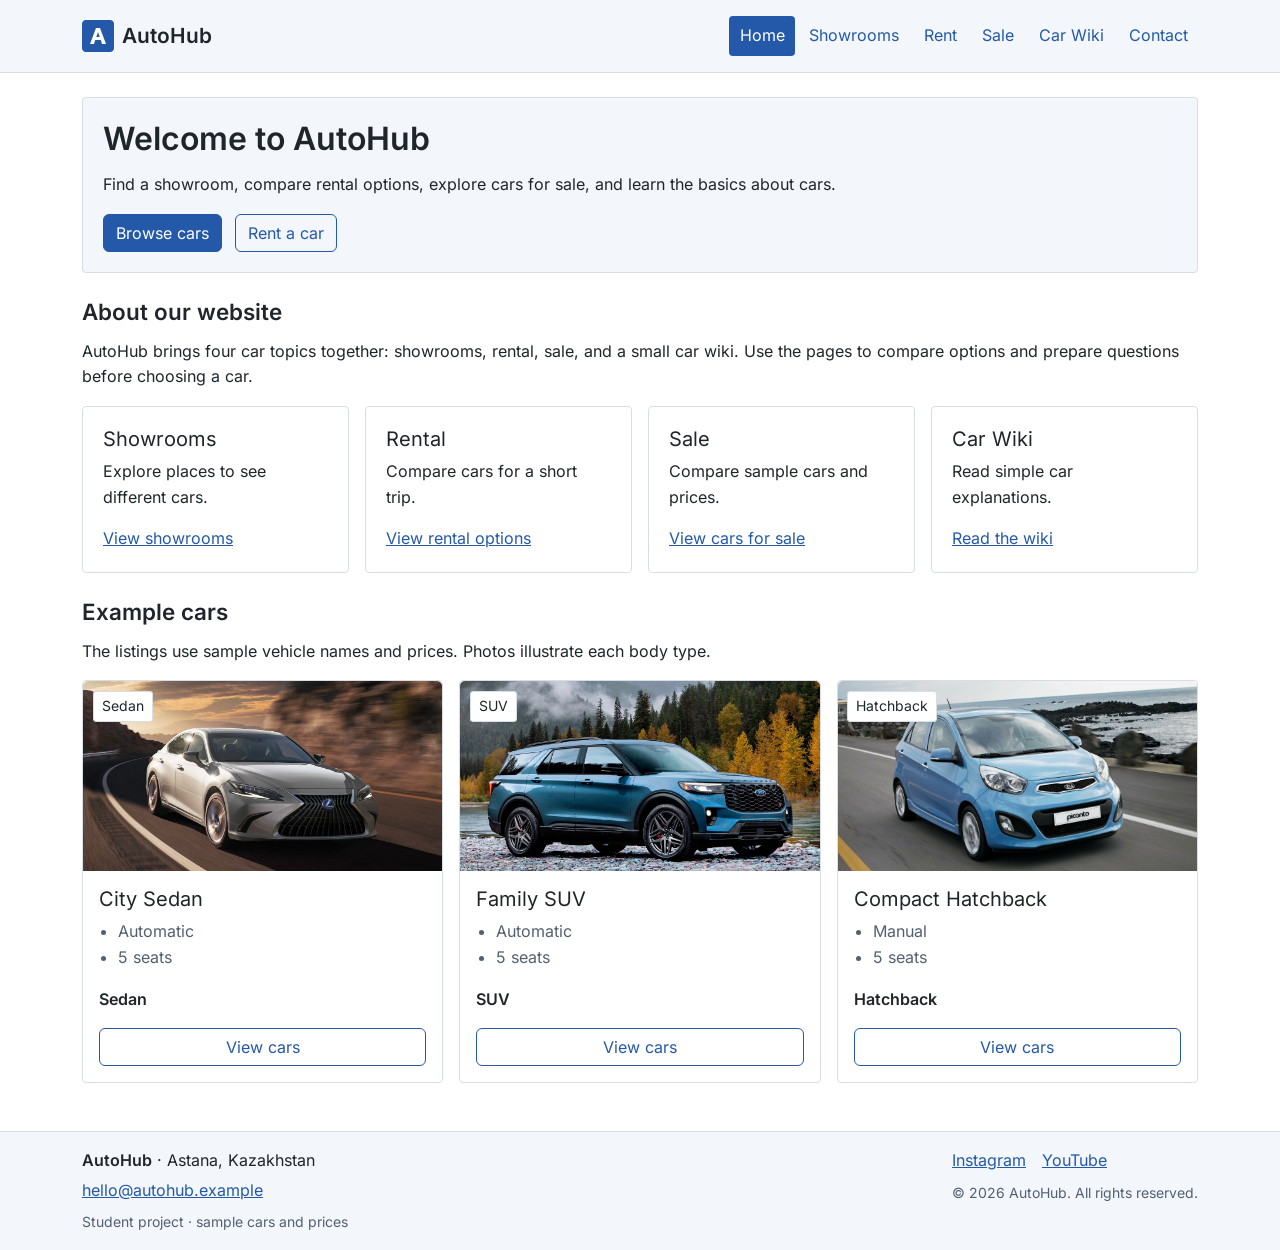
==== index.html @ 66922795 "Add AutoHub midterm project" ====
<!DOCTYPE html>
<html lang="en">
<head>
    <meta charset="UTF-8">
    <meta name="viewport" content="width=device-width, initial-scale=1.0">
    <meta name="description" content="AutoHub: showrooms, rent, sale, and car wiki.">
    <title>Home | AutoHub</title>
   <link rel="icon" href="assets/images/logo.png" type="image/png">
    <link rel="stylesheet" href="css/bootstrap.min.css">
    <link rel="stylesheet" href="css/style.css">
</head>
<body>
    <a href="#main-content" class="skip-link">Skip to content</a>

    <header class="site-header">
        <div class="container header-inner">
            <a href="index.html" class="brand" aria-label="AutoHub home">
                <img src="assets/images/logo.png" alt="AutoHub logo" width="32" height="32">
                <span>AutoHub</span>
            </a>

            <nav aria-label="Main navigation">
                <ul class="nav-list">
                    <li>
                        <a href="index.html" class="active" aria-current="page">Home</a>
                    </li>
                    <li><a href="showrooms.html">Showrooms</a></li>
                    <li><a href="rent.html">Rent</a></li>
                    <li><a href="sale.html">Sale</a></li>
                    <li><a href="wiki.html">Car Wiki</a></li>
                    <li><a href="contact.html">Contact</a></li>
                </ul>
            </nav>
        </div>
    </header>

    <main id="main-content" class="container py-4" tabindex="-1">
        <section class="intro mb-4 text-start" aria-labelledby="home-title">
            <h1 id="home-title">Welcome to AutoHub</h1>
            <p>
                Find a showroom, compare rental options, explore cars for sale,
                and learn the basics about cars.
            </p>
            <a href="sale.html" class="btn btn-primary">Browse cars</a>
            <a href="rent.html" class="btn btn-outline-primary ms-2">Rent a car</a>
        </section>

        <section class="mb-4" aria-labelledby="about-title">
            <h2 id="about-title">About our website</h2>
            <p>
                AutoHub brings four car topics together: showrooms, rental,
                sale, and a small car wiki. Use the pages to compare options
                and prepare questions before choosing a car.
            </p>

            <div class="service-grid">
                <article class="simple-box">
                    <h3 class="h5">Showrooms</h3>
                    <p>Explore places to see different cars.</p>
                    <a href="showrooms.html">View showrooms</a>
                </article>

                <article class="simple-box">
                    <h3 class="h5">Rental</h3>
                    <p>Compare cars for a short trip.</p>
                    <a href="rent.html">View rental options</a>
                </article>

                <article class="simple-box">
                    <h3 class="h5">Sale</h3>
                    <p>Compare sample cars and prices.</p>
                    <a href="sale.html">View cars for sale</a>
                </article>

                <article class="simple-box">
                    <h3 class="h5">Car Wiki</h3>
                    <p>Read simple car explanations.</p>
                    <a href="wiki.html">Read the wiki</a>
                </article>
            </div>
        </section>

        <section aria-labelledby="featured-title">
            <h2 id="featured-title">Example cars</h2>
            <p>
                The listings use sample vehicle names and prices.
                Photos illustrate each body type.
            </p>

            <div class="row g-3">
                <div class="col-12 col-md-6 col-lg-4">
                    <article class="card h-100 car-card">
                        <div class="car-image-wrap">
                            <img
                                src="assets/images/sedan.jpg"
                                class="card-img-top car-image"
                                alt="White sedan parked beside mountains"
                                width="1200"
                                height="800"
                                loading="lazy">
                            <span class="car-label">Sedan</span>
                        </div>

                        <div class="card-body d-flex flex-column">
                            <h3 class="h5 card-title">City Sedan</h3>
                            <ul class="car-details">
                                <li>Automatic</li>
                                <li>5 seats</li>
                            </ul>
                            <p class="price">Sedan</p>
                            <a href="sale.html" class="btn btn-outline-primary mt-auto">
                                View cars
                            </a>
                        </div>
                    </article>
                </div>

                <div class="col-12 col-md-6 col-lg-4">
                    <article class="card h-100 car-card">
                        <div class="car-image-wrap">
                            <img
                                src="assets/images/suv.jpg"
                                class="card-img-top car-image"
                                alt="Black SUV on a road beside mountains"
                                width="1200"
                                height="800"
                                loading="lazy">
                            <span class="car-label">SUV</span>
                        </div>

                        <div class="card-body d-flex flex-column">
                            <h3 class="h5 card-title">Family SUV</h3>
                            <ul class="car-details">
                                <li>Automatic</li>
                                <li>5 seats</li>
                            </ul>
                            <p class="price">SUV</p>
                            <a href="sale.html" class="btn btn-outline-primary mt-auto">
                                View cars
                            </a>
                        </div>
                    </article>
                </div>

                <div class="col-12 col-md-6 col-lg-4">
                    <article class="card h-100 car-card">
                        <div class="car-image-wrap">
                            <img
                                src="assets/images/city.jpg"
                                class="card-img-top car-image"
                                alt="Black hatchback parked beside the sea"
                                width="1200"
                                height="675"
                                loading="lazy">
                            <span class="car-label">Hatchback</span>
                        </div>

                        <div class="card-body d-flex flex-column">
                            <h3 class="h5 card-title">Compact Hatchback</h3>
                            <ul class="car-details">
                                <li>Manual</li>
                                <li>5 seats</li>
                            </ul>
                            <p class="price">Hatchback</p>
                            <a href="sale.html" class="btn btn-outline-primary mt-auto">
                                View cars
                            </a>
                        </div>
                    </article>
                </div>
            </div>
        </section>
    </main>

    <footer class="site-footer mt-4">
        <div class="container footer-inner py-3 text-start">
            <div>
                <p class="mb-1">
                    <strong>AutoHub</strong> · Astana, Kazakhstan
                </p>
                <a href="mailto:hello@autohub.example">hello@autohub.example</a>
                <p class="small mt-2 mb-0">
                    Student project · sample cars and prices
                </p>
            </div>

            <div>
                <nav class="social-links" aria-label="Social links">
                    <a href="https://www.instagram.com/"
                       target="_blank"
                       rel="noopener noreferrer">Instagram</a>
                    <a href="https://www.youtube.com/"
                       target="_blank"
                       rel="noopener noreferrer">YouTube</a>
                </nav>
                <p class="small mt-2 mb-0">
                    &copy; 2026 AutoHub. All rights reserved.
                </p>
            </div>
        </div>
    </footer>
</body>
</html>
---- css/style.css ----
@font-face {
    font-family: "Inter";
    src: url("../assets/fonts/inter-0.ttf") format("truetype");
    font-weight: 400;
    font-style: normal;
    font-display: swap;
}

@font-face {
    font-family: "Inter";
    src: url("../assets/fonts/inter-1.ttf") format("truetype");
    font-weight: 600;
    font-style: normal;
    font-display: swap;
}

:root {
    --primary-color: #2459a9;
    --text-color: #20252c;
    --muted-color: #526071;
    --light-color: #f3f6fa;
    --border-color: #d7dee7;
    --body-font-size: 1rem;
}

* {
    box-sizing: border-box;
}

body {
    margin: 0;
    display: flex;
    flex-direction: column;
    min-height: 100vh;
    font-family: "Inter", Arial, sans-serif;
    font-size: var(--body-font-size);
    line-height: 1.6;
    color: var(--text-color);
    background-color: #fff;
}

main {
    flex: 1;
}

h1,
h2,
h3 {
    font-weight: 600;
    line-height: 1.3;
}

h1 {
    font-size: 1.8rem;
    margin-bottom: 0.8rem;
}

h2 {
    font-size: 1.4rem;
    margin-bottom: 0.8rem;
}

a {
    color: var(--primary-color);
    overflow-wrap: anywhere;
}

a:hover {
    color: #163e7b;
    text-decoration: underline;
}

a:focus,
button:focus,
input:focus,
select:focus,
textarea:focus {
    outline: 3px solid #a35400;
    outline-offset: 3px;
}

.site-header {
    border-bottom: 1px solid var(--border-color);
    background-color: var(--light-color);
}

/* Flexbox in the header */
.header-inner {
    display: flex;
    flex-direction: column;
    align-items: flex-start;
    gap: 0.8rem;
    padding-top: 1rem;
    padding-bottom: 1rem;
}

.brand {
    display: flex;
    align-items: center;
    gap: 0.5rem;
    font-size: 1.3rem;
    font-weight: 600;
    color: var(--text-color);
    text-decoration: none;
}

.nav-list {
    display: flex;
    flex-wrap: wrap;
    gap: 0.25rem;
    list-style: none;
    padding: 0;
    margin: 0;
}

.nav-list a {
    display: block;
    padding: 0.45rem 0.65rem;
    border-radius: 4px;
    text-decoration: none;
}

.nav-list a:hover,
.nav-list a:focus {
    background-color: #e1e9f4;
}

.nav-list a.active {
    color: #fff;
    background-color: var(--primary-color);
}

.intro,
.simple-box {
    padding: 1rem;
    border: 1px solid var(--border-color);
    border-radius: 4px;
}

.intro {
    background-color: var(--light-color);
}

/* CSS Grid */
.service-grid,
.wiki-grid {
    display: grid;
    grid-template-columns: 1fr;
    gap: 1rem;
}

.simple-box p:last-child {
    margin-bottom: 0;
}

.car-card {
    border-color: var(--border-color);
    border-radius: 4px;
    overflow: hidden;
}

/* Relative and absolute positioning */
.car-image-wrap {
    position: relative;
}

.car-image {
    width: 100%;
    height: 190px;
    object-fit: cover;
}

.car-label {
    position: absolute;
    top: 0.6rem;
    left: 0.6rem;
    padding: 0.2rem 0.5rem;
    background-color: #fff;
    color: var(--text-color);
    border: 1px solid var(--border-color);
    border-radius: 3px;
    font-size: 0.875rem;
}

.car-details {
    padding-left: 1.2rem;
    color: var(--muted-color);
}

.price {
    font-weight: 600;
}

/* nth-child pseudo-class */
.comparison-table tbody tr:nth-child(even) > * {
    background-color: var(--light-color);
}

.comparison-table {
    min-width: 520px;
}

.btn-primary {
    --bs-btn-bg: var(--primary-color);
    --bs-btn-border-color: var(--primary-color);
    --bs-btn-hover-bg: #163e7b;
    --bs-btn-hover-border-color: #163e7b;
}

.btn-outline-primary {
    --bs-btn-color: var(--primary-color);
    --bs-btn-border-color: var(--primary-color);
    --bs-btn-hover-bg: var(--primary-color);
    --bs-btn-hover-border-color: var(--primary-color);
}

.btn:hover {
    text-decoration: none;
}

#contact-form {
    scroll-margin-top: 1rem;
}

.site-footer {
    border-top: 1px solid var(--border-color);
    background-color: var(--light-color);
}

.footer-inner {
    display: flex;
    flex-direction: column;
    gap: 1rem;
}

.social-links {
    display: flex;
    flex-wrap: wrap;
    gap: 1rem;
}

.small {
    font-size: 0.875rem;
    color: var(--muted-color);
}

.skip-link {
    position: absolute;
    top: -100px;
    left: 0.75rem;
    z-index: 10;
    padding: 0.5rem;
    background-color: #fff;
}

.skip-link:focus {
    top: 0.5rem;
}

/* Larger mobile screens */
@media (min-width: 576px) {
    h1 {
        font-size: 1.9rem;
    }

    .intro,
    .simple-box {
        padding: 1.1rem;
    }
}

/* Tablets */
@media (min-width: 768px) {
    h1 {
        font-size: 2rem;
    }

    .intro,
    .simple-box {
        padding: 1.25rem;
    }

    .service-grid,
    .wiki-grid {
        grid-template-columns: repeat(2, 1fr);
    }

    .footer-inner {
        flex-direction: row;
        justify-content: space-between;
        align-items: flex-start;
    }
}

/* Desktops */
@media (min-width: 992px) {
    .header-inner {
        flex-direction: row;
        justify-content: space-between;
        align-items: center;
    }

    .service-grid {
        grid-template-columns: repeat(4, 1fr);
    }

    .three-columns,
    .wiki-grid {
        grid-template-columns: repeat(3, 1fr);
    }
}
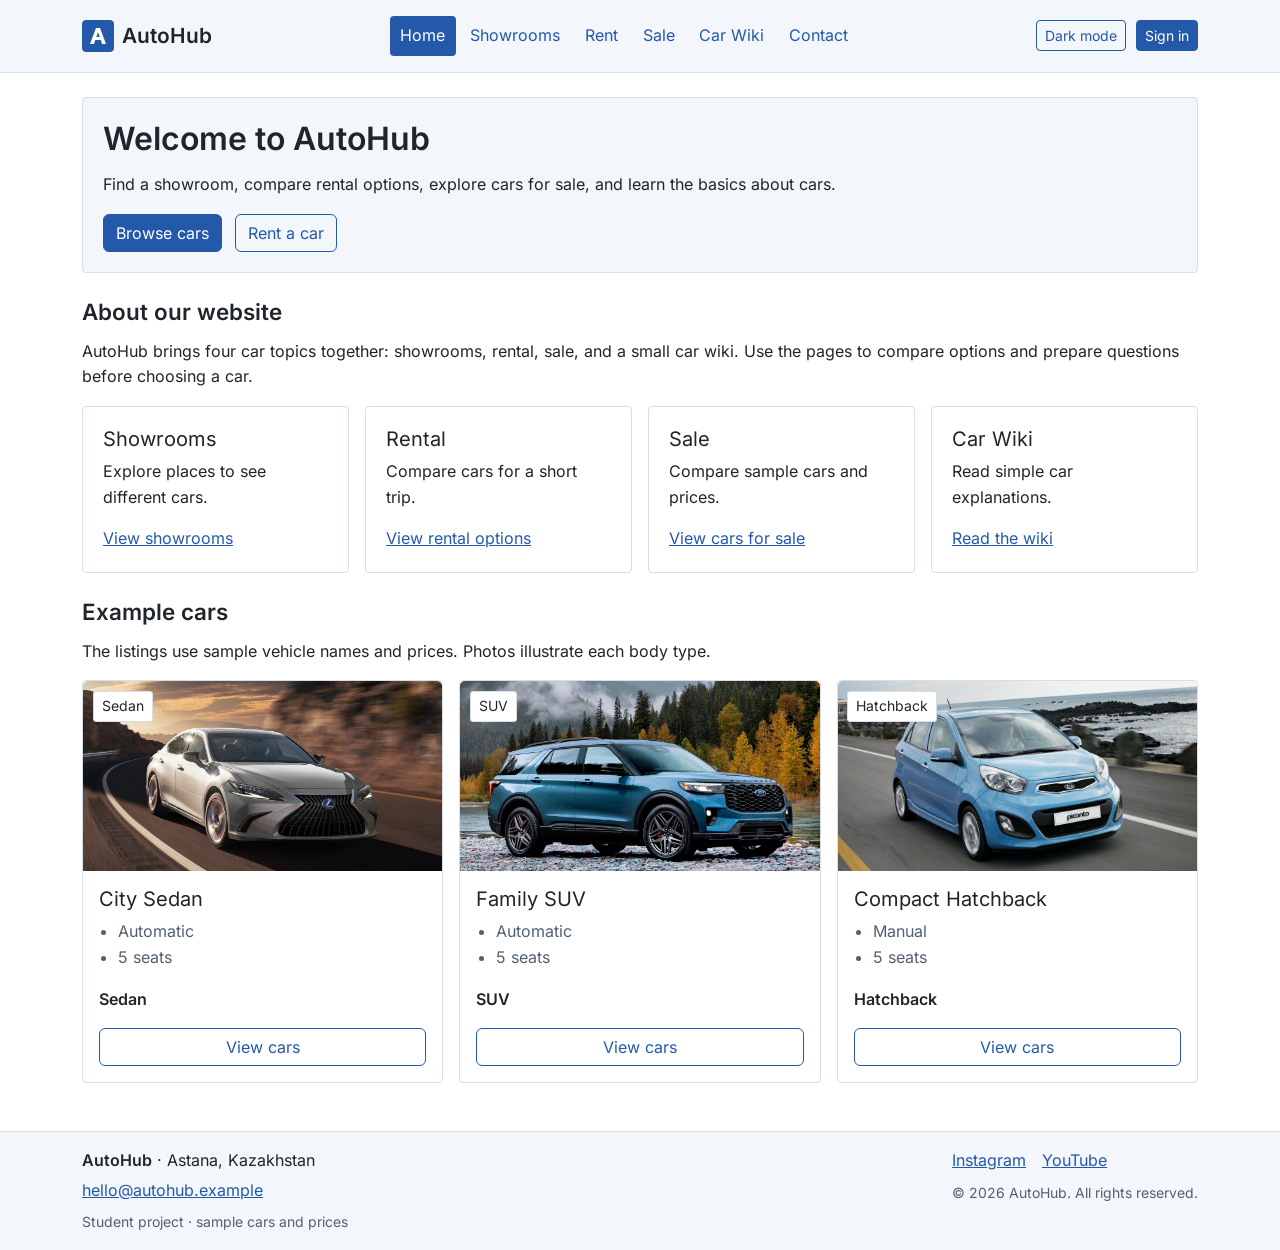
==== commit 470632b9: "Add files via upload" ====
--- a/index.html
+++ b/index.html
@@ -8,6 +8,7 @@
    <link rel="icon" href="assets/images/logo.png" type="image/png">
     <link rel="stylesheet" href="css/bootstrap.min.css">
     <link rel="stylesheet" href="css/style.css">
+<script>try{document.documentElement.setAttribute('data-bs-theme',localStorage.getItem('autohubTheme')==='dark'?'dark':'light')}catch(e){}</script>
 </head>
 <body>
     <a href="#main-content" class="skip-link">Skip to content</a>
@@ -31,6 +32,11 @@
                     <li><a href="contact.html">Contact</a></li>
                 </ul>
             </nav>
+
+            <div class="header-actions">
+                <button type="button" id="theme-toggle" class="btn btn-outline-primary btn-sm" aria-pressed="false">Dark mode</button>
+                <div id="auth-area"></div>
+            </div>
         </div>
     </header>
 
@@ -180,7 +186,7 @@
                 </p>
                 <a href="mailto:hello@autohub.example">hello@autohub.example</a>
                 <p class="small mt-2 mb-0">
-                    Student project · sample cars and prices
+                    Student project · sample cars and prices<br>
                 </p>
             </div>
 
@@ -199,5 +205,7 @@
             </div>
         </div>
     </footer>
+    <script src="https://code.jquery.com/jquery-3.7.1.min.js"></script>
+    <script src="js/script.js"></script>
 </body>
 </html>
--- a/css/style.css
+++ b/css/style.css
@@ -84,7 +84,6 @@
     background-color: var(--light-color);
 }
 
-/* Flexbox in the header */
 .header-inner {
     display: flex;
     flex-direction: column;
@@ -141,7 +140,6 @@
     background-color: var(--light-color);
 }
 
-/* CSS Grid */
 .service-grid,
 .wiki-grid {
     display: grid;
@@ -159,7 +157,6 @@
     overflow: hidden;
 }
 
-/* Relative and absolute positioning */
 .car-image-wrap {
     position: relative;
 }
@@ -191,7 +188,6 @@
     font-weight: 600;
 }
 
-/* nth-child pseudo-class */
 .comparison-table tbody tr:nth-child(even) > * {
     background-color: var(--light-color);
 }
@@ -257,7 +253,6 @@
     top: 0.5rem;
 }
 
-/* Larger mobile screens */
 @media (min-width: 576px) {
     h1 {
         font-size: 1.9rem;
@@ -269,7 +264,6 @@
     }
 }
 
-/* Tablets */
 @media (min-width: 768px) {
     h1 {
         font-size: 2rem;
@@ -292,7 +286,6 @@
     }
 }
 
-/* Desktops */
 @media (min-width: 992px) {
     .header-inner {
         flex-direction: row;
@@ -308,4 +301,129 @@
     .wiki-grid {
         grid-template-columns: repeat(3, 1fr);
     }
-}+}
+
+/* ===== Final project additions ===== */
+.header-actions,
+#auth-area {
+    display: flex;
+    align-items: center;
+    flex-wrap: wrap;
+    gap: 0.6rem;
+}
+
+.auth-hello {
+    font-weight: 600;
+}
+
+.faq-item {
+    margin-bottom: 0.6rem;
+    border: 1px solid var(--border-color);
+    border-radius: 4px;
+    overflow: hidden;
+}
+
+.faq-question {
+    display: flex;
+    justify-content: space-between;
+    align-items: center;
+    gap: 1rem;
+    width: 100%;
+    padding: 0.85rem 1rem;
+    border: 0;
+    background-color: var(--light-color);
+    color: var(--text-color);
+    font-weight: 600;
+    text-align: left;
+}
+
+.faq-icon {
+    font-size: 1.4rem;
+    line-height: 1;
+}
+
+.faq-answer {
+    display: none;
+    padding: 0.2rem 1rem 1rem;
+}
+
+.chip-list {
+    display: flex;
+    flex-wrap: wrap;
+    gap: 0.5rem;
+}
+
+.chip {
+    padding: 0.3rem 0.75rem;
+    border: 1px solid var(--border-color);
+    border-radius: 999px;
+    background-color: var(--light-color);
+    color: var(--text-color);
+    font-size: 0.9rem;
+}
+
+.chip:hover,
+.chip.selected {
+    border-color: var(--primary-color);
+    background-color: var(--primary-color);
+    color: #fff;
+}
+
+.model-list {
+    columns: 2 12rem;
+    padding-left: 1.2rem;
+    margin-bottom: 0;
+}
+
+.api-status {
+    margin: 0.8rem 0;
+    min-height: 1.5rem;
+}
+
+.api-status.error { color: #b42318; }
+.api-status.ok { color: #1a7f37; }
+
+/* ===== Dark theme (Bootstrap 5.3 data-bs-theme + our variables) ===== */
+[data-bs-theme="dark"] {
+    --text-color: #e6e9ee;
+    --muted-color: #a9b4c2;
+    --light-color: #1d232c;
+    --border-color: #323b48;
+}
+
+[data-bs-theme="dark"] body {
+    background-color: #14181f;
+}
+
+[data-bs-theme="dark"] .nav-list a {
+    color: var(--text-color);
+}
+
+[data-bs-theme="dark"] .nav-list a:hover,
+[data-bs-theme="dark"] .nav-list a:focus {
+    background-color: #2a3442;
+}
+
+[data-bs-theme="dark"] .nav-list a.active {
+    color: #fff;
+}
+
+[data-bs-theme="dark"] main a:not(.btn),
+[data-bs-theme="dark"] .site-footer a {
+    color: #8ab4f8;
+}
+
+[data-bs-theme="dark"] .btn-outline-primary {
+    --bs-btn-color: #8ab4f8;
+    --bs-btn-border-color: #8ab4f8;
+    --bs-btn-hover-color: #fff;
+}
+
+[data-bs-theme="dark"] .car-label,
+[data-bs-theme="dark"] .skip-link {
+    background-color: var(--light-color);
+    color: var(--text-color);
+}
+
+[data-bs-theme="dark"] .api-status.error { color: #ff8a80; }
+[data-bs-theme="dark"] .api-status.ok { color: #6fcf97; }
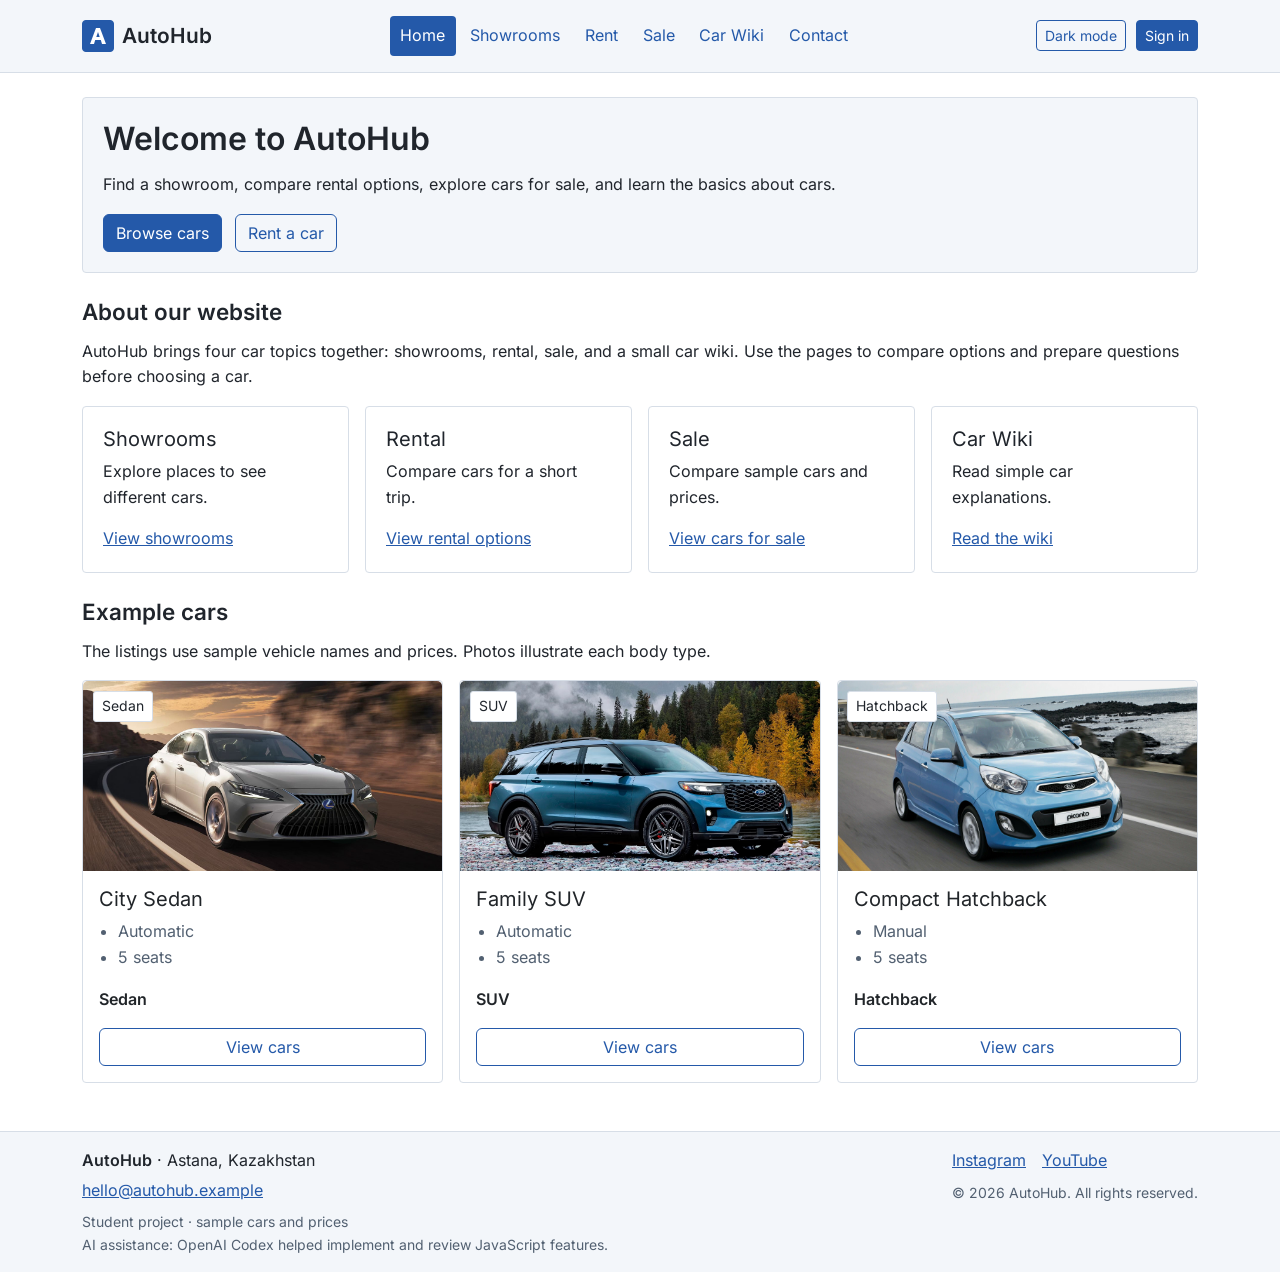
==== commit f9a54e00: "Add endterm and final project features" ====
--- a/index.html
+++ b/index.html
@@ -186,7 +186,7 @@
                 </p>
                 <a href="mailto:hello@autohub.example">hello@autohub.example</a>
                 <p class="small mt-2 mb-0">
-                    Student project · sample cars and prices<br>
+                    Student project · sample cars and prices<br>AI assistance: OpenAI Codex helped implement and review JavaScript features.
                 </p>
             </div>
 
@@ -205,7 +205,7 @@
             </div>
         </div>
     </footer>
-    <script src="https://code.jquery.com/jquery-3.7.1.min.js"></script>
+    <script src="js/vendor/jquery-3.7.1.min.js"></script>
     <script src="js/script.js"></script>
 </body>
 </html>
--- a/css/style.css
+++ b/css/style.css
@@ -302,8 +302,6 @@
         grid-template-columns: repeat(3, 1fr);
     }
 }
-
-/* ===== Final project additions ===== */
 .header-actions,
 #auth-area {
     display: flex;
@@ -383,7 +381,6 @@
 .api-status.error { color: #b42318; }
 .api-status.ok { color: #1a7f37; }
 
-/* ===== Dark theme (Bootstrap 5.3 data-bs-theme + our variables) ===== */
 [data-bs-theme="dark"] {
     --text-color: #e6e9ee;
     --muted-color: #a9b4c2;
@@ -427,3 +424,44 @@
 
 [data-bs-theme="dark"] .api-status.error { color: #ff8a80; }
 [data-bs-theme="dark"] .api-status.ok { color: #6fcf97; }
+
+[hidden] { display: none !important; }
+.chip[aria-pressed="true"] { 
+    background: var(--bs-primary); 
+    color: white;
+}
+.gallery-trigger { 
+    border: 0; 
+    padding: 0; 
+    width: 100%; 
+    background: transparent; 
+    cursor: zoom-in; 
+}
+.gallery-trigger:focus-visible { 
+    outline: 3px solid var(--bs-primary); 
+    outline-offset: 3px; 
+}
+.gallery-dialog { 
+    width: min(900px, 94vw);
+     max-height: 92vh; 
+     overflow: auto;
+      padding: 1rem;
+       border: 1px solid var(--bs-border-color); 
+       border-radius: 12px; 
+       background: var(--bs-body-bg); color:
+        var(--bs-body-color); 
+    }
+.gallery-dialog::backdrop { 
+    background: rgb(0 0 0 / 80%); 
+}
+.gallery-dialog img { 
+    display: block; 
+    max-width: 100%; 
+    max-height: 65vh; 
+    margin: 1rem auto; 
+    object-fit: contain; 
+}
+#password-meter { 
+    width: 100%; 
+    margin-top: .75rem; 
+}
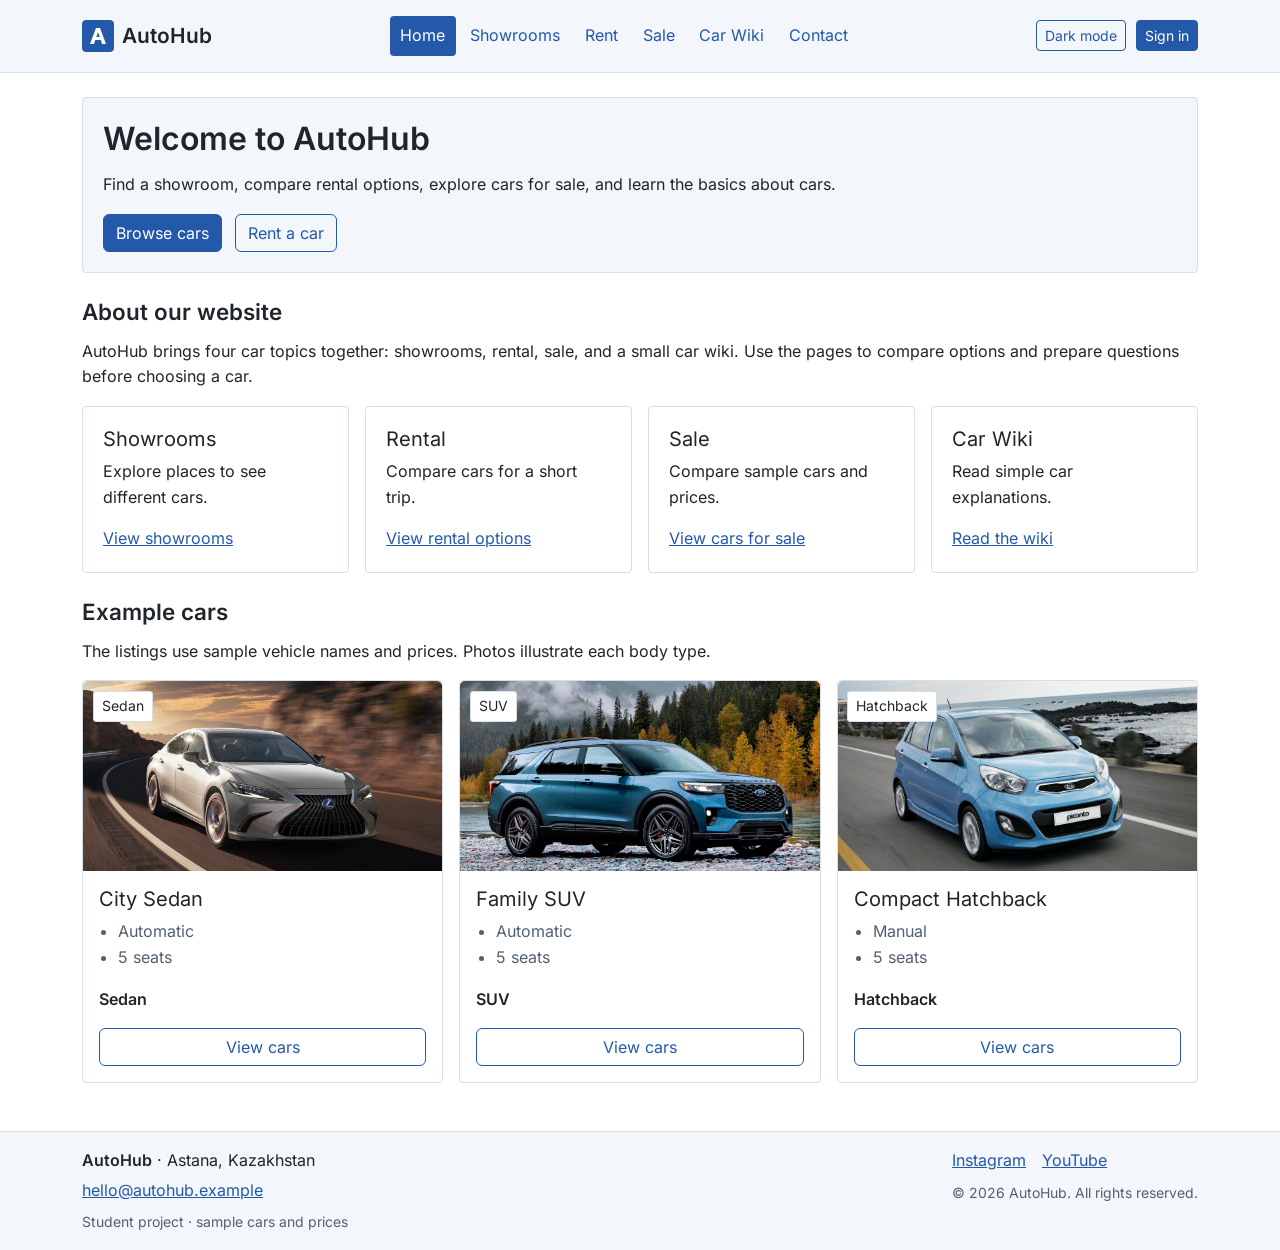
==== commit 7e698f92: "Update index.html" ====
--- a/index.html
+++ b/index.html
@@ -186,7 +186,7 @@
                 </p>
                 <a href="mailto:hello@autohub.example">hello@autohub.example</a>
                 <p class="small mt-2 mb-0">
-                    Student project · sample cars and prices<br>AI assistance: OpenAI Codex helped implement and review JavaScript features.
+                    Student project · sample cars and prices
                 </p>
             </div>
 
@@ -208,4 +208,4 @@
     <script src="js/vendor/jquery-3.7.1.min.js"></script>
     <script src="js/script.js"></script>
 </body>
-</html>+</html>
